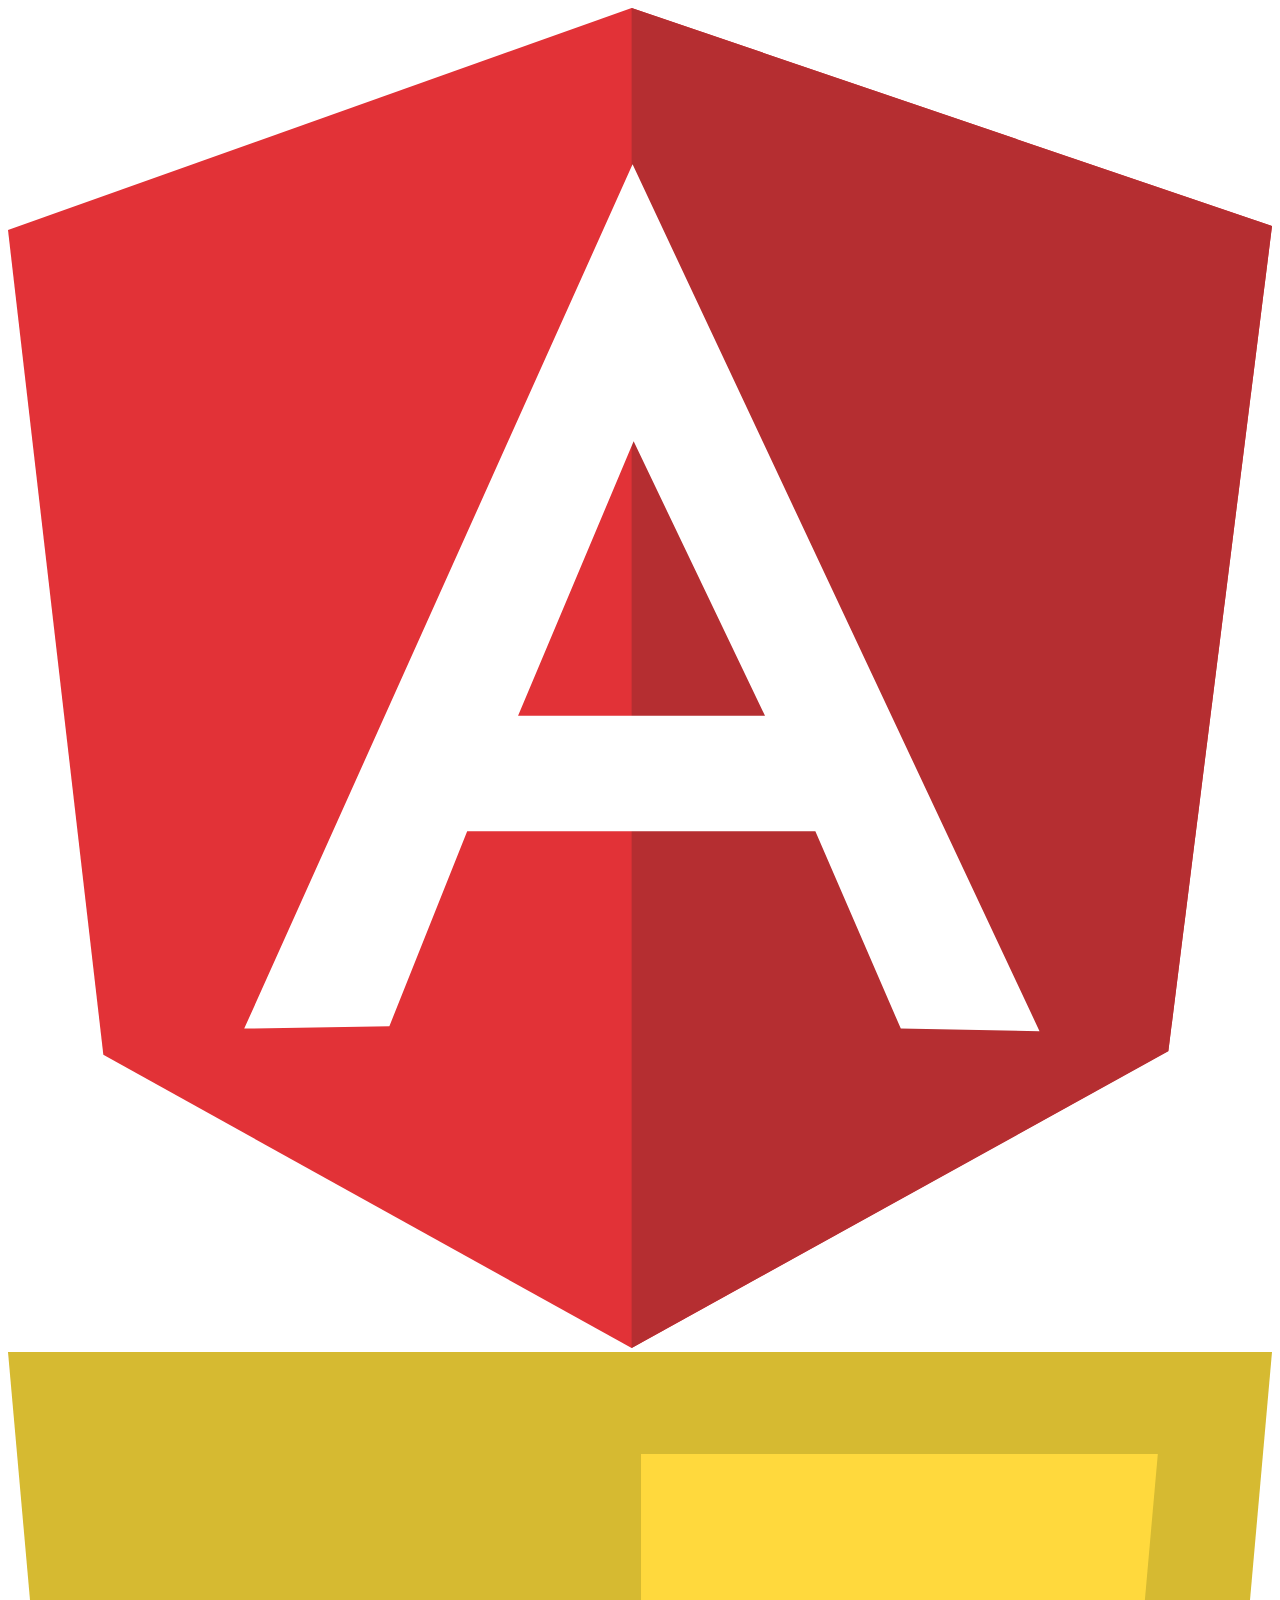
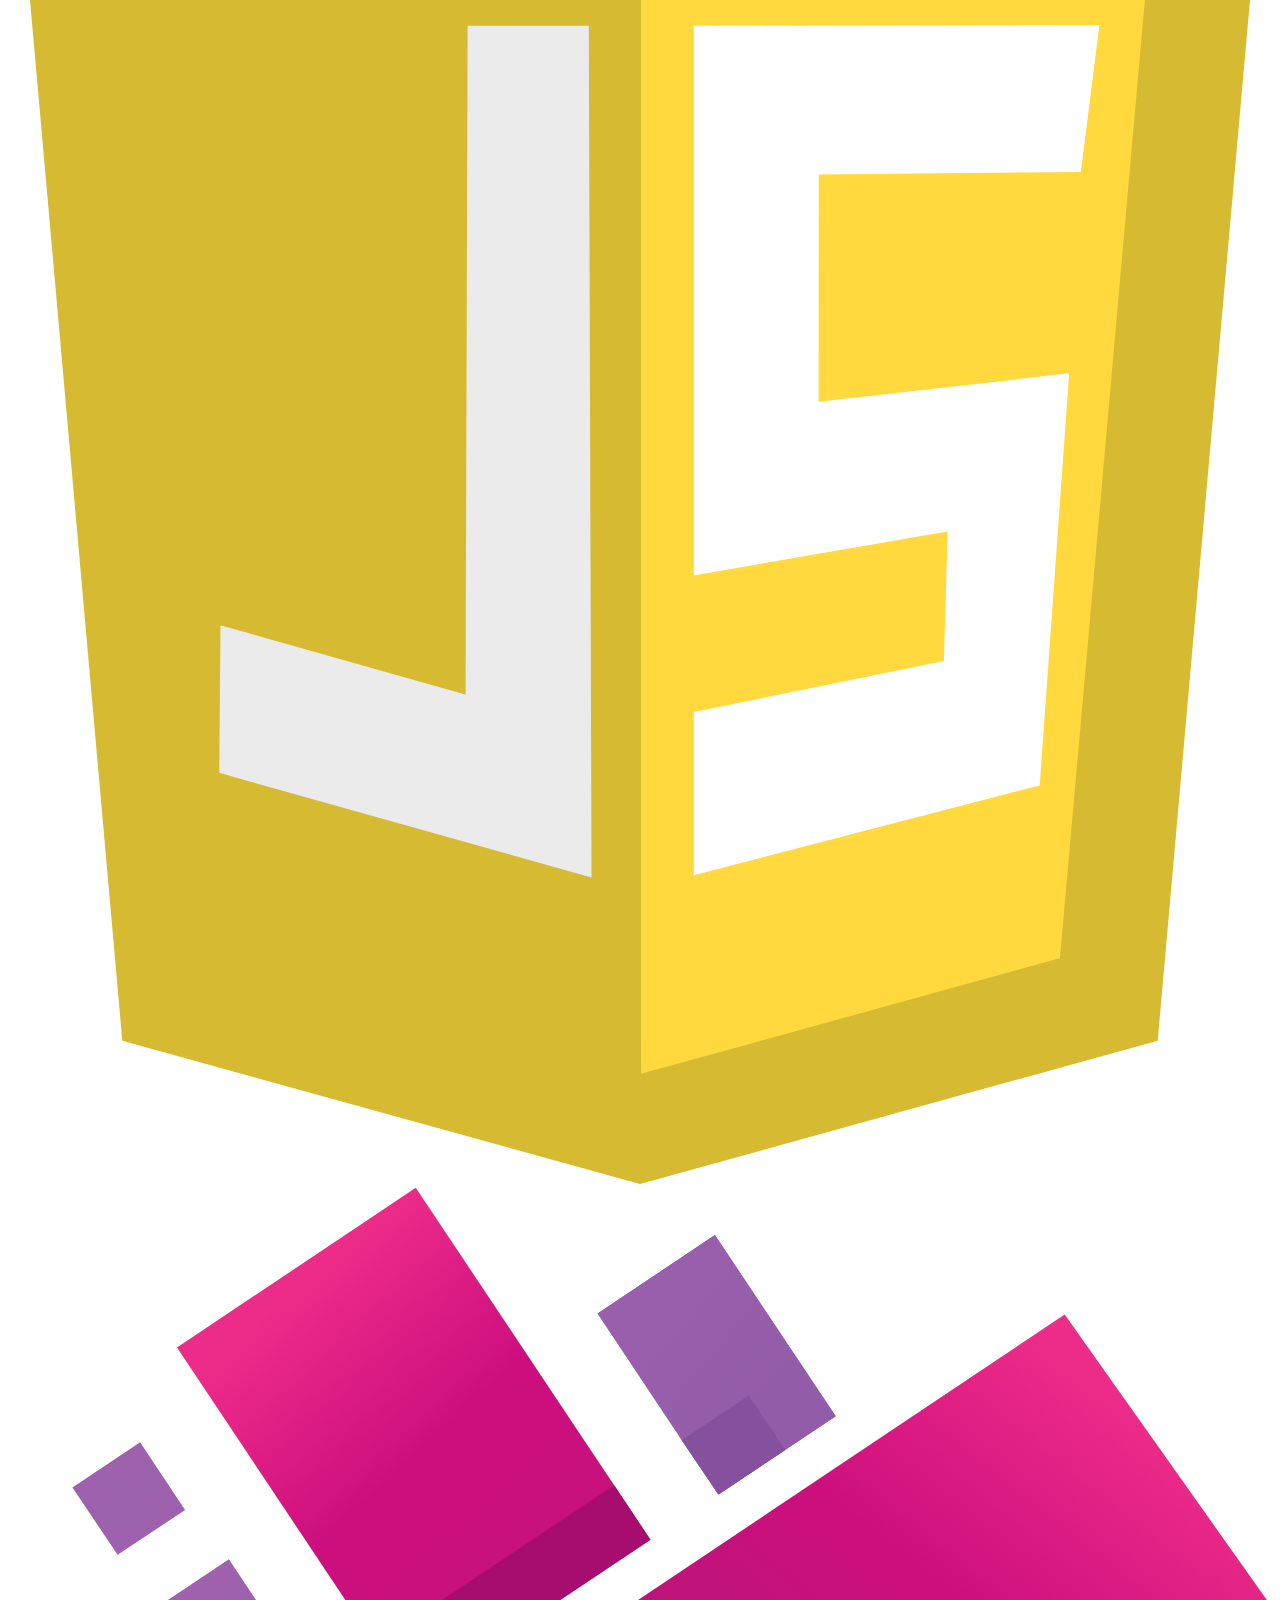
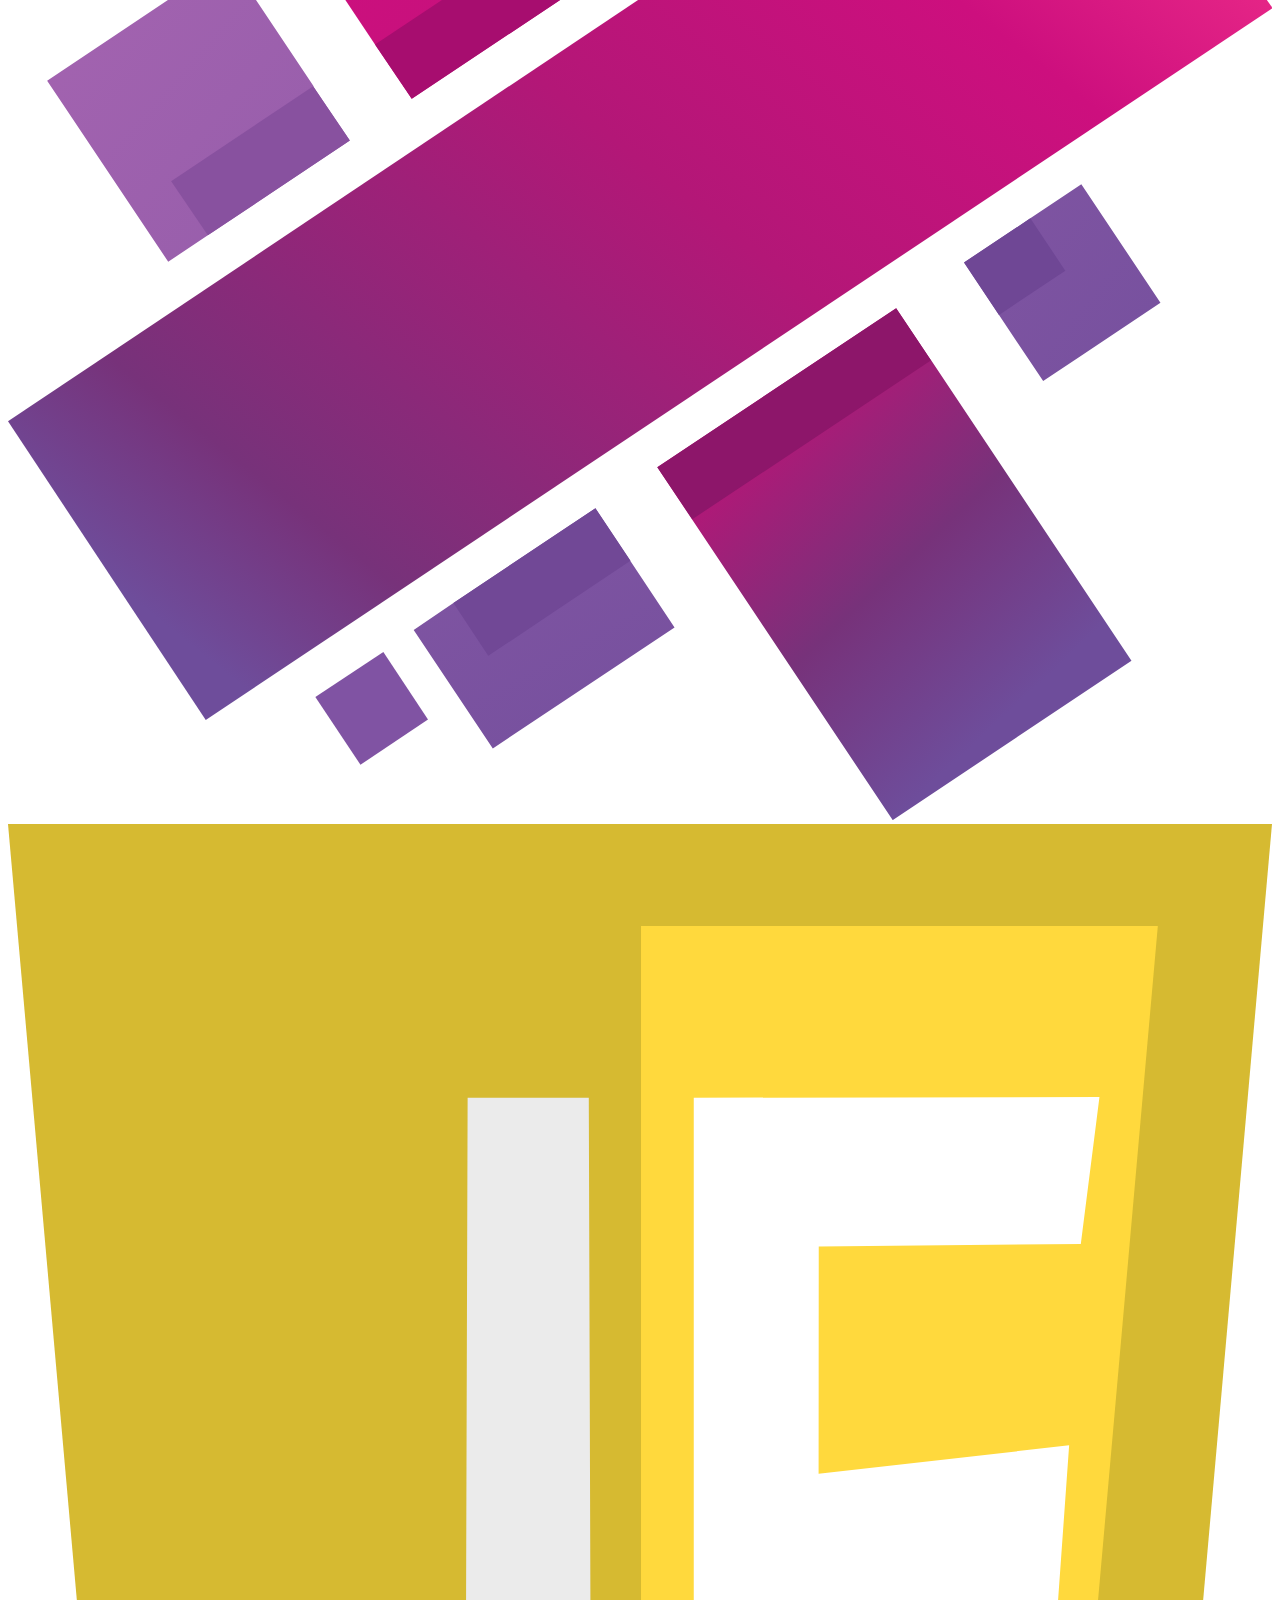
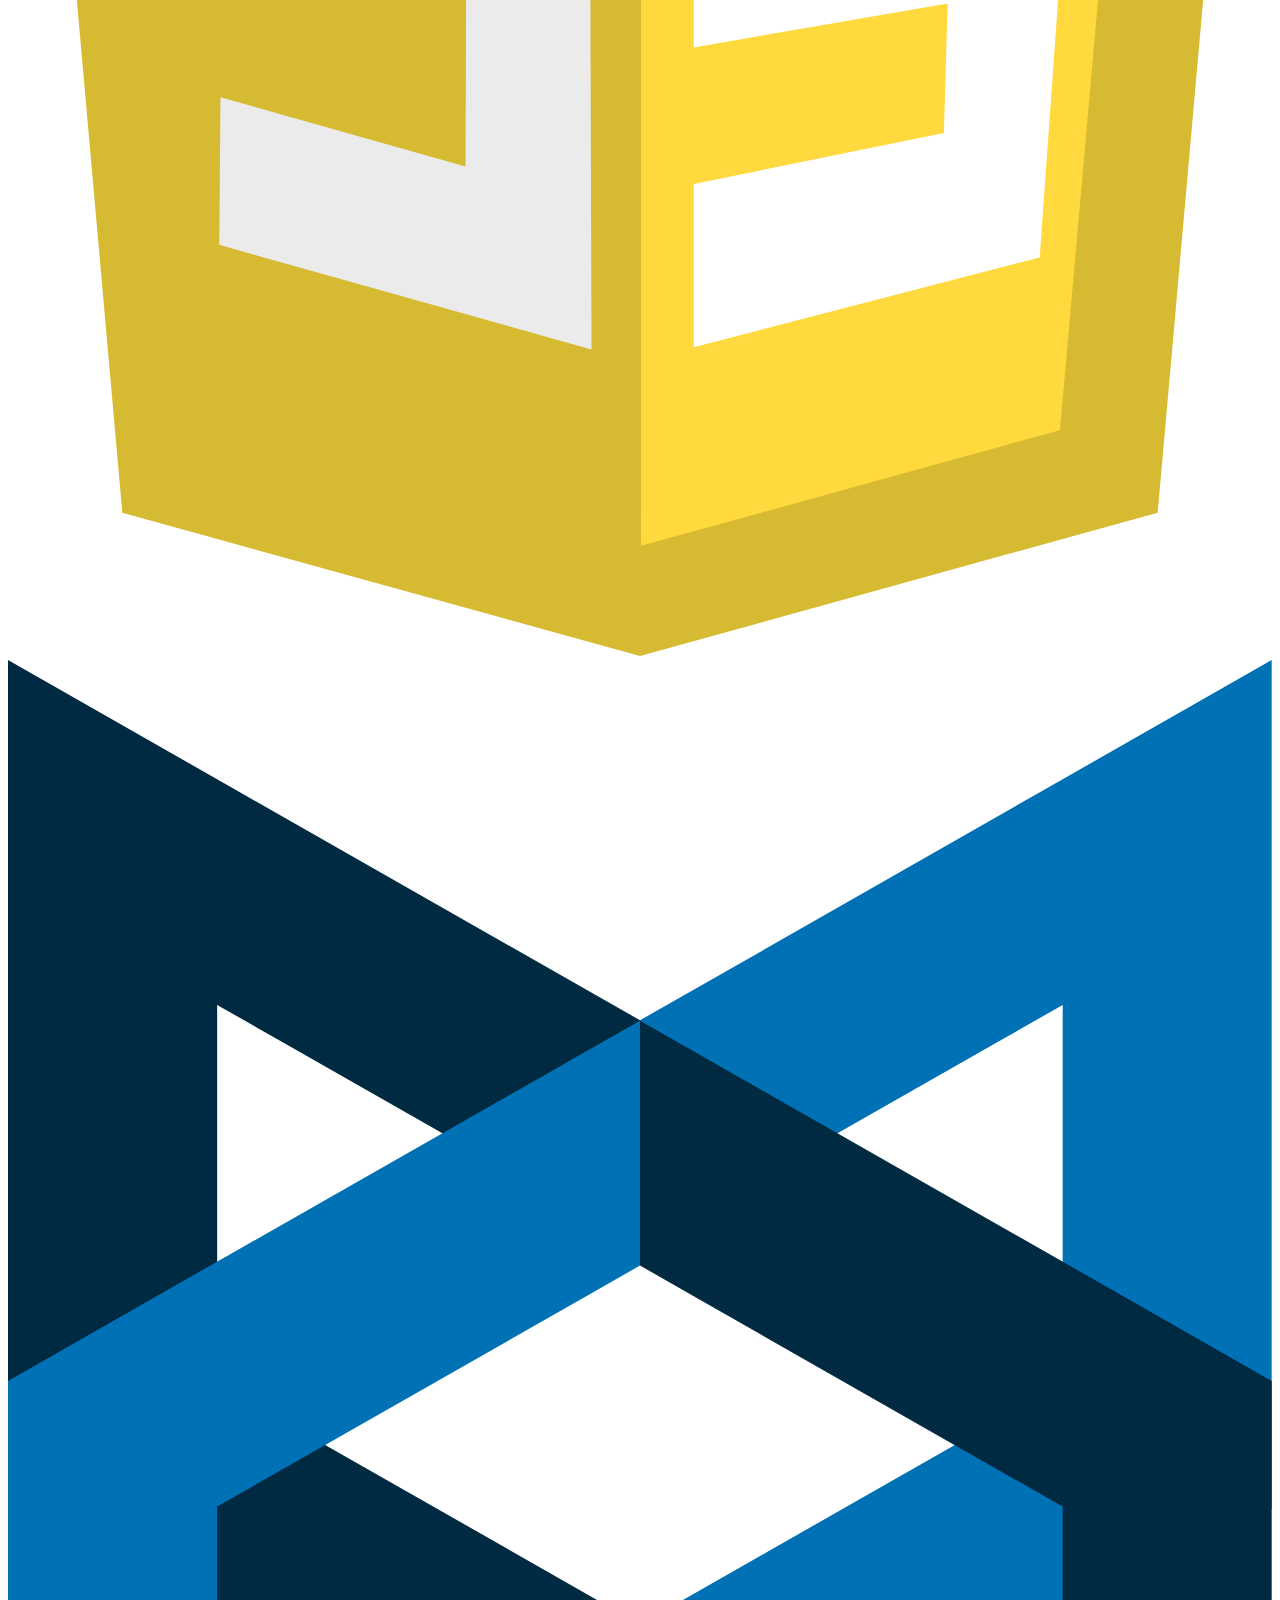
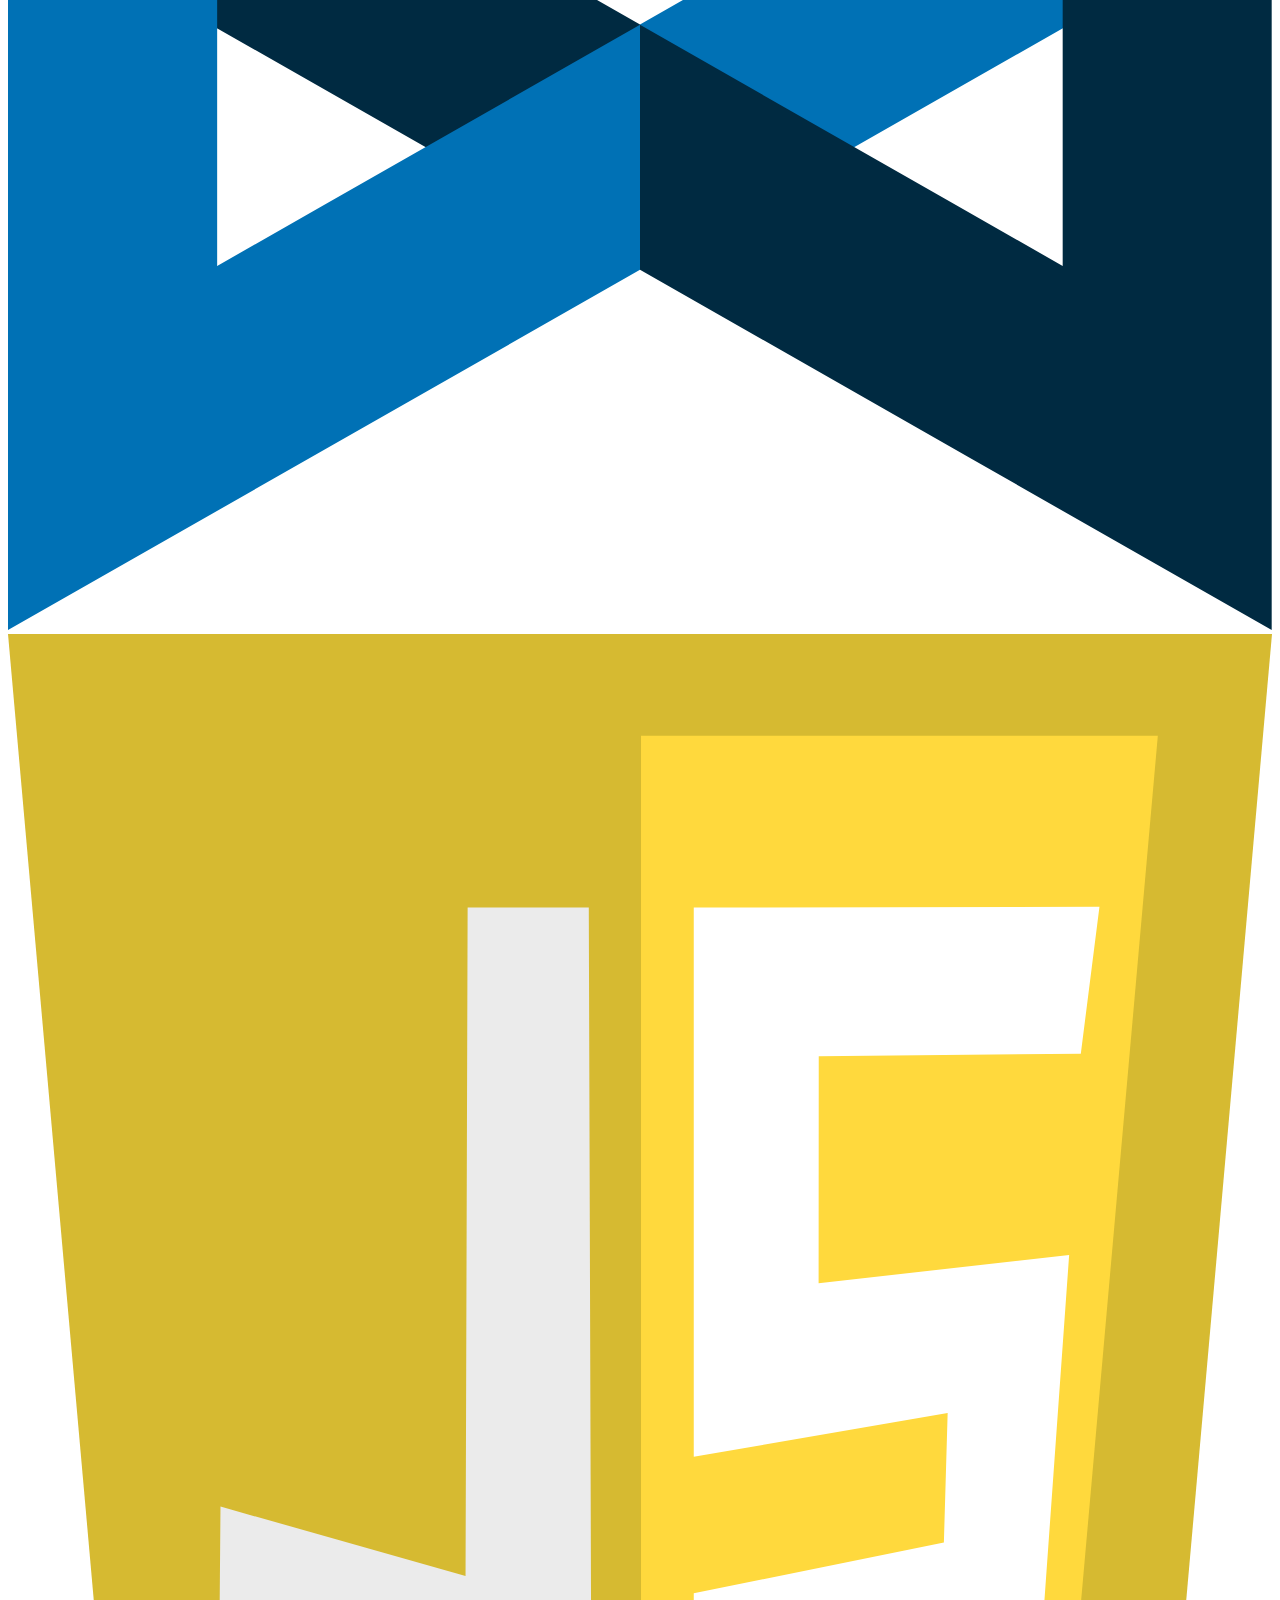
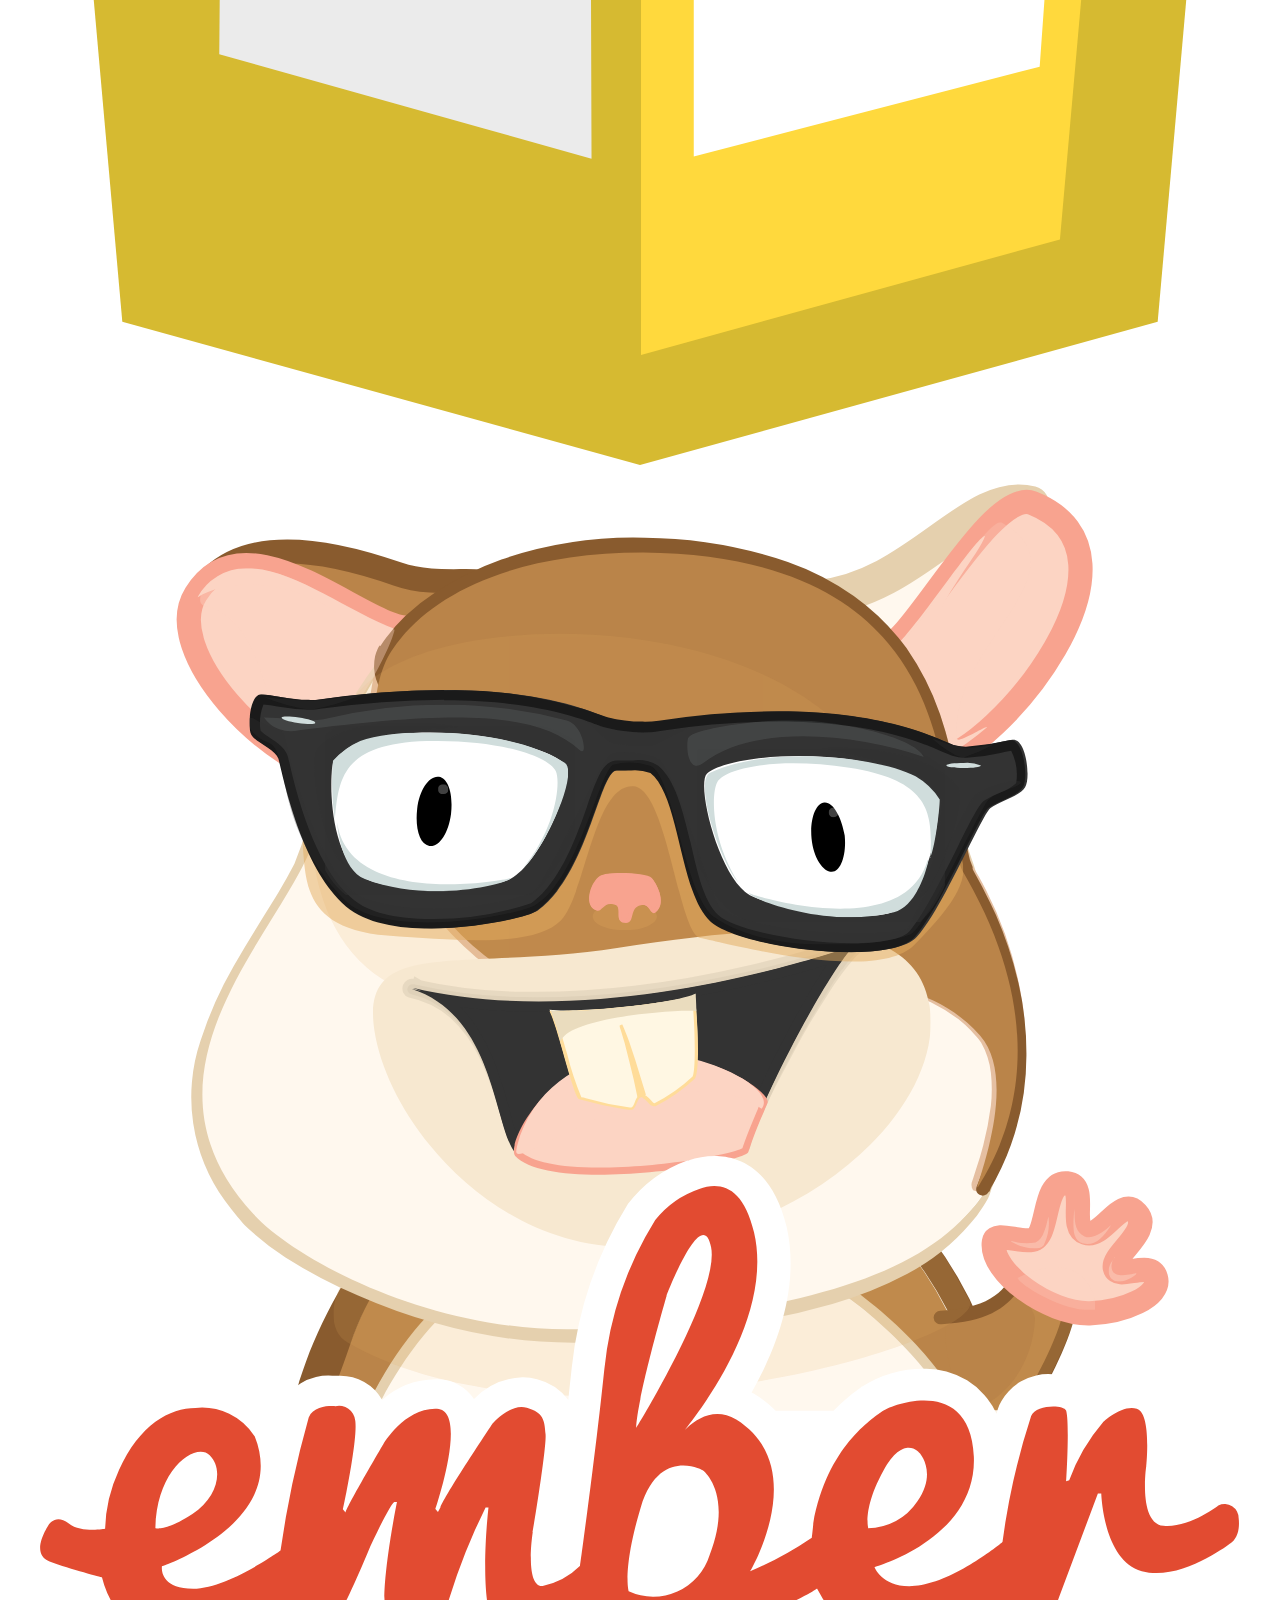
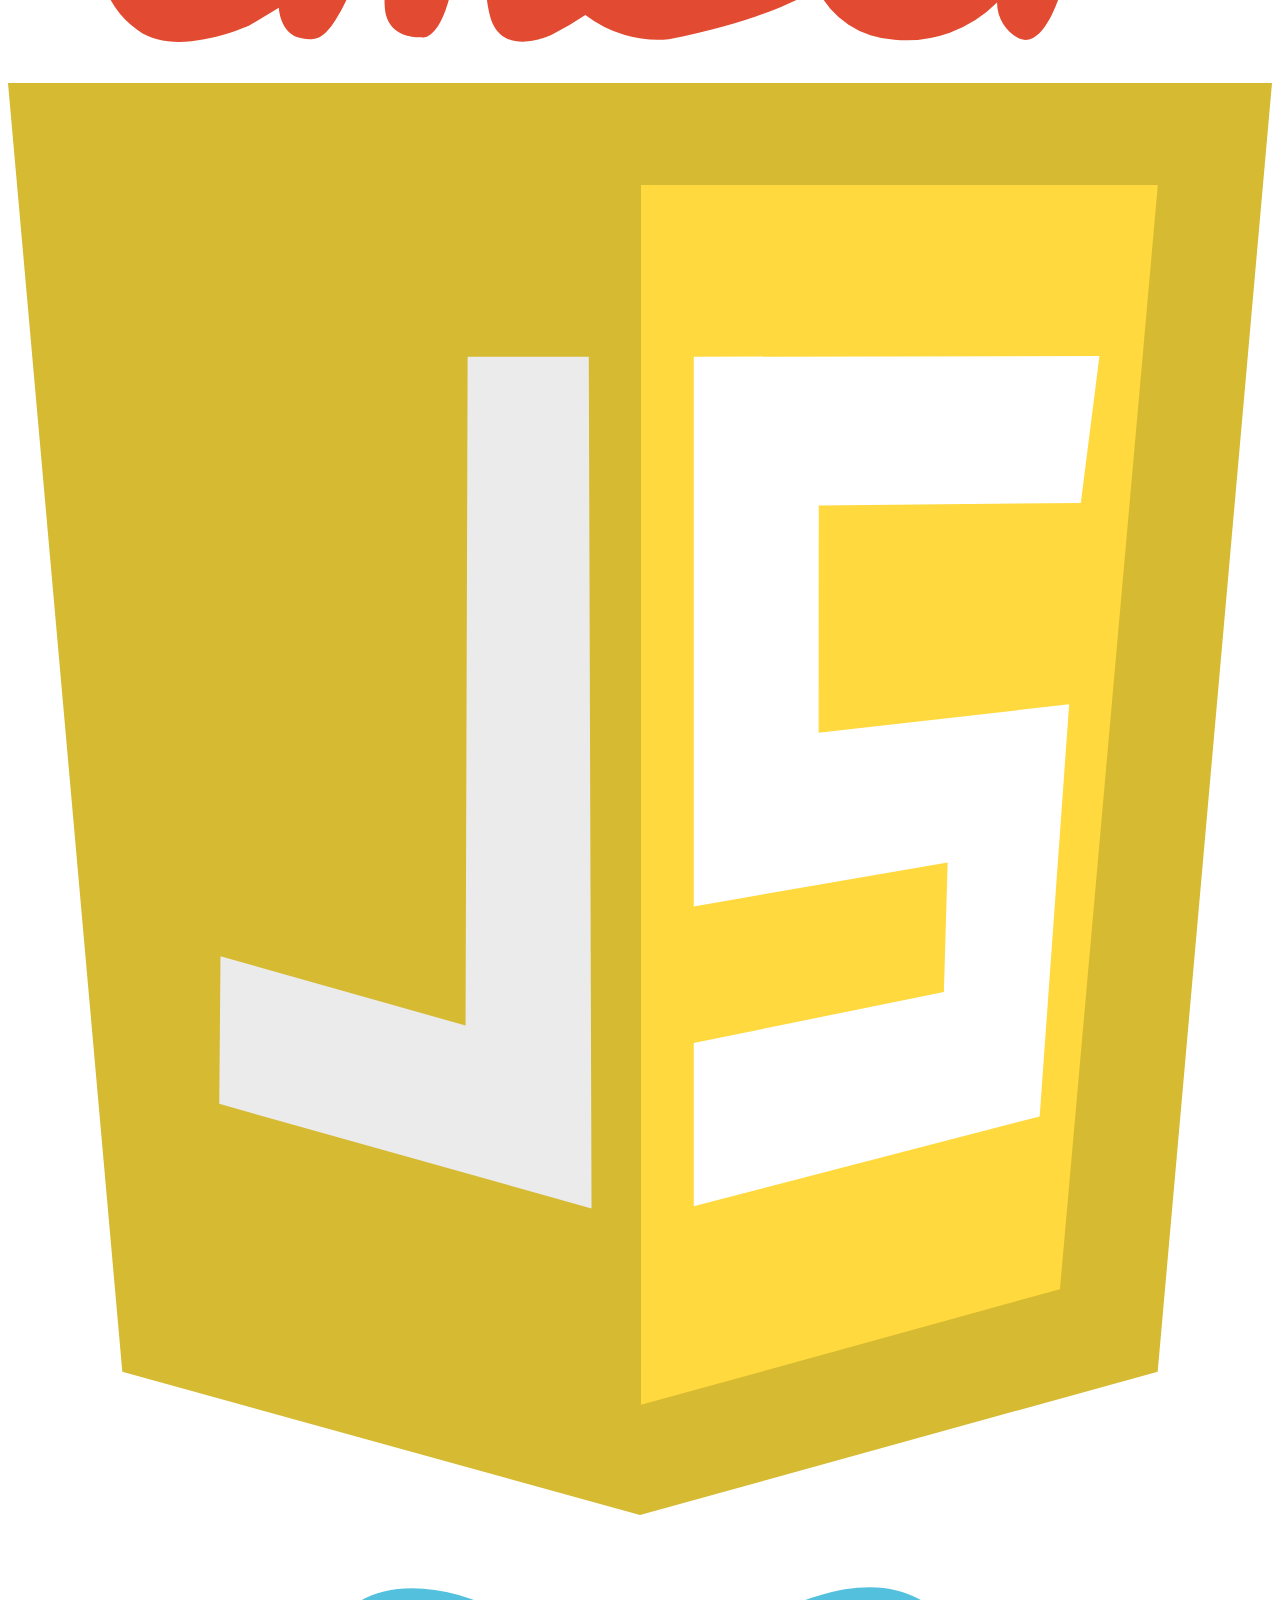
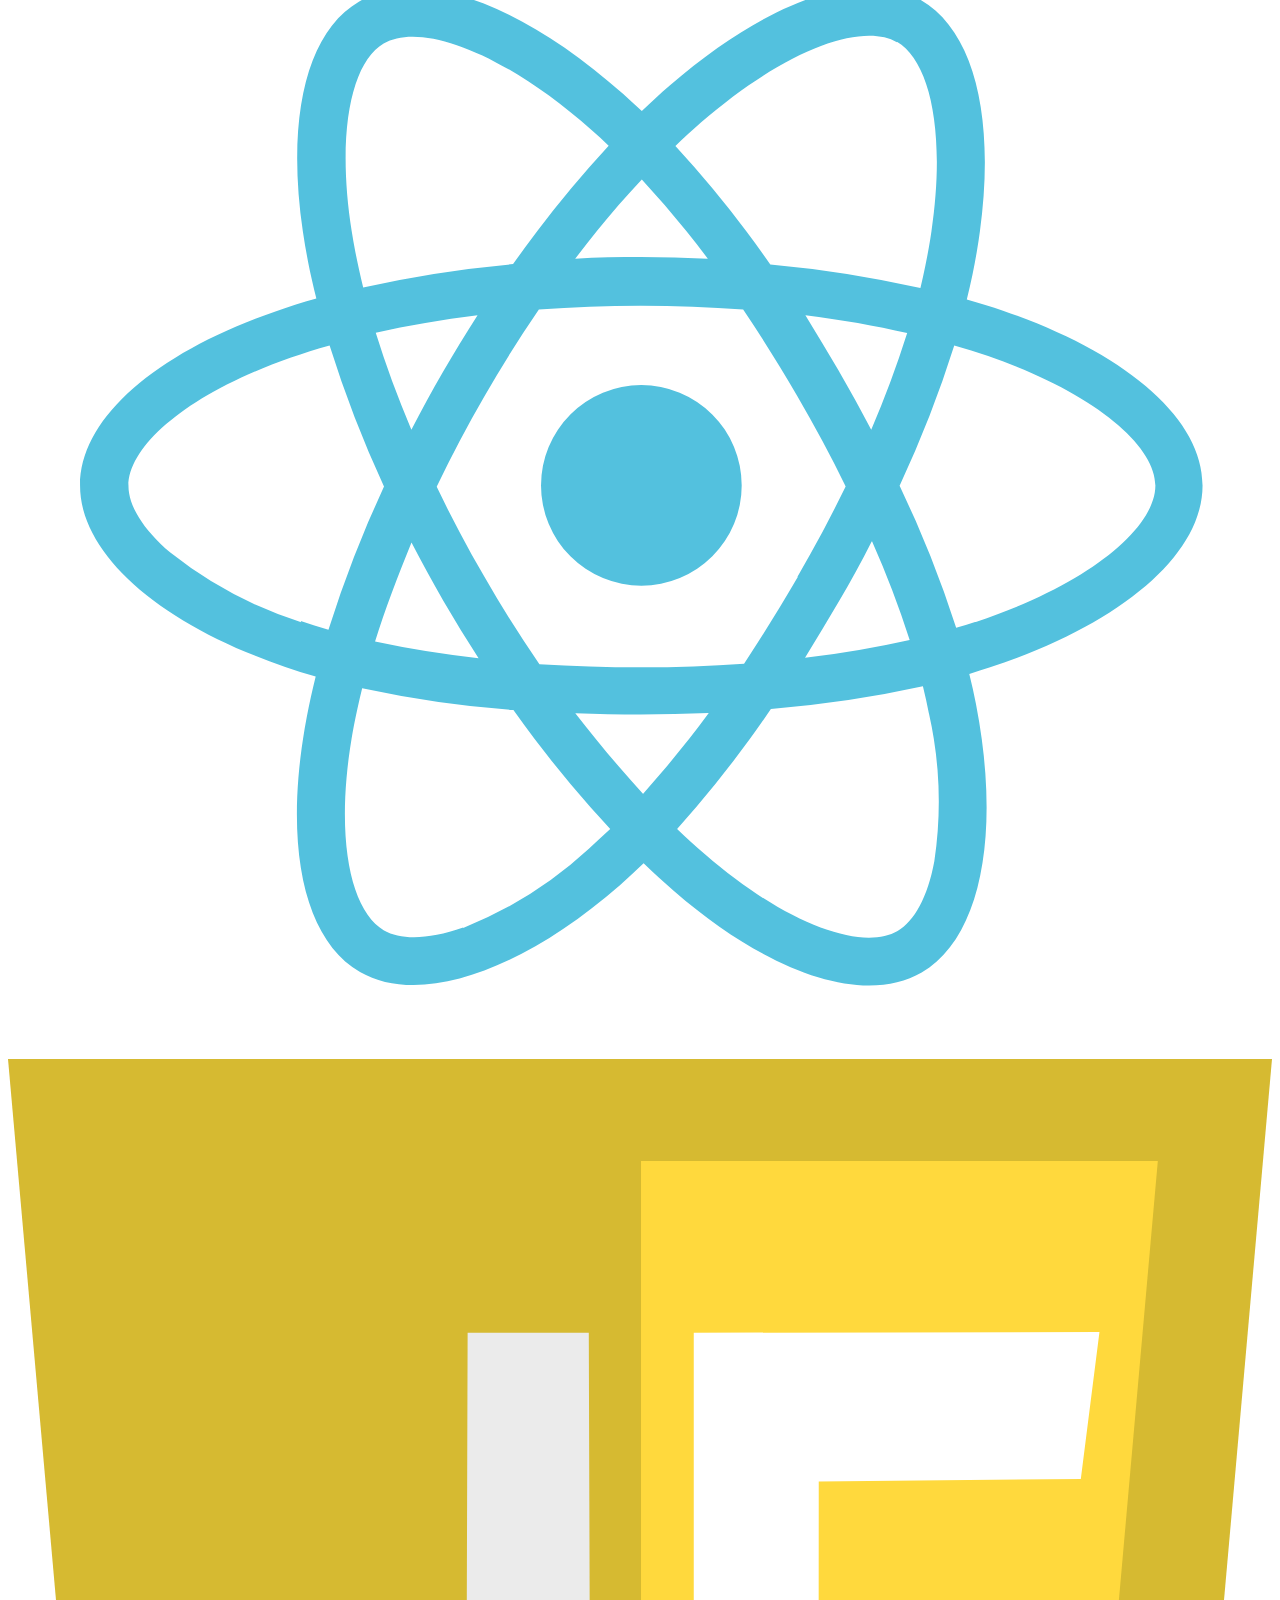
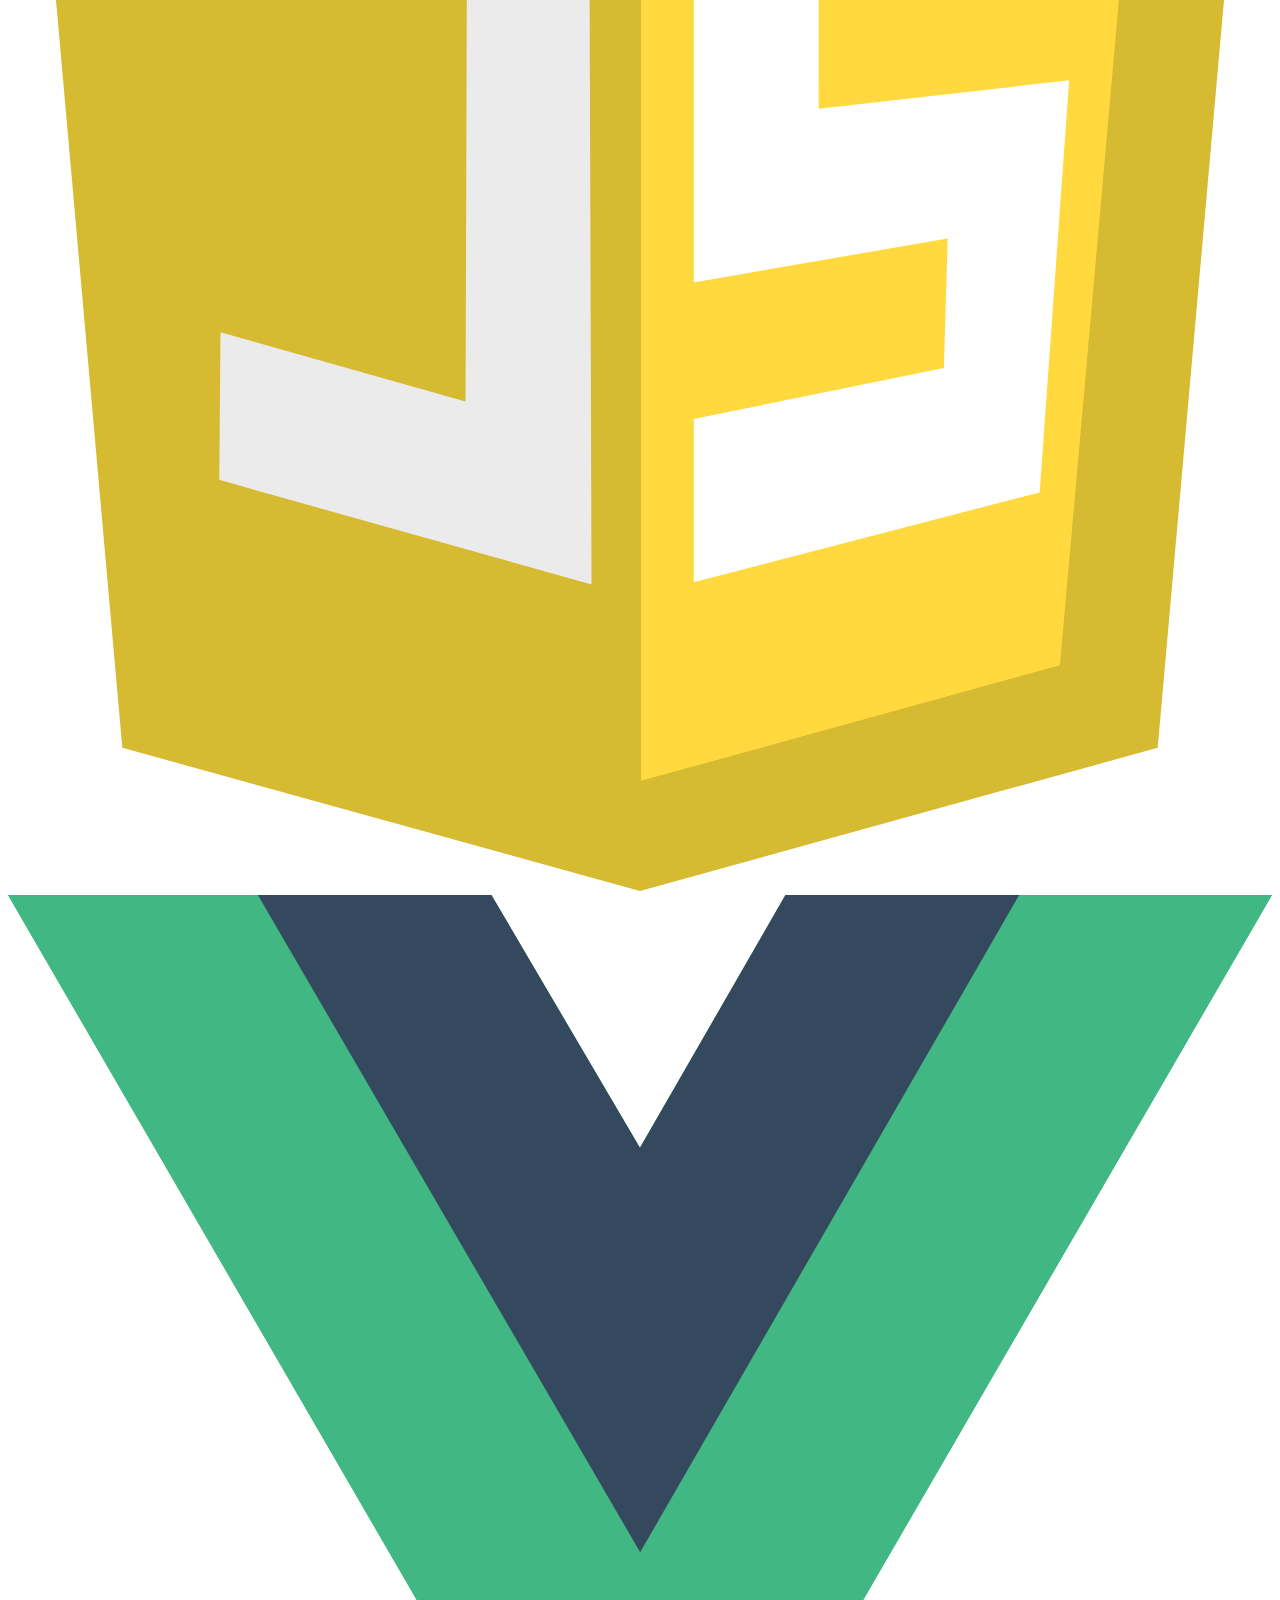
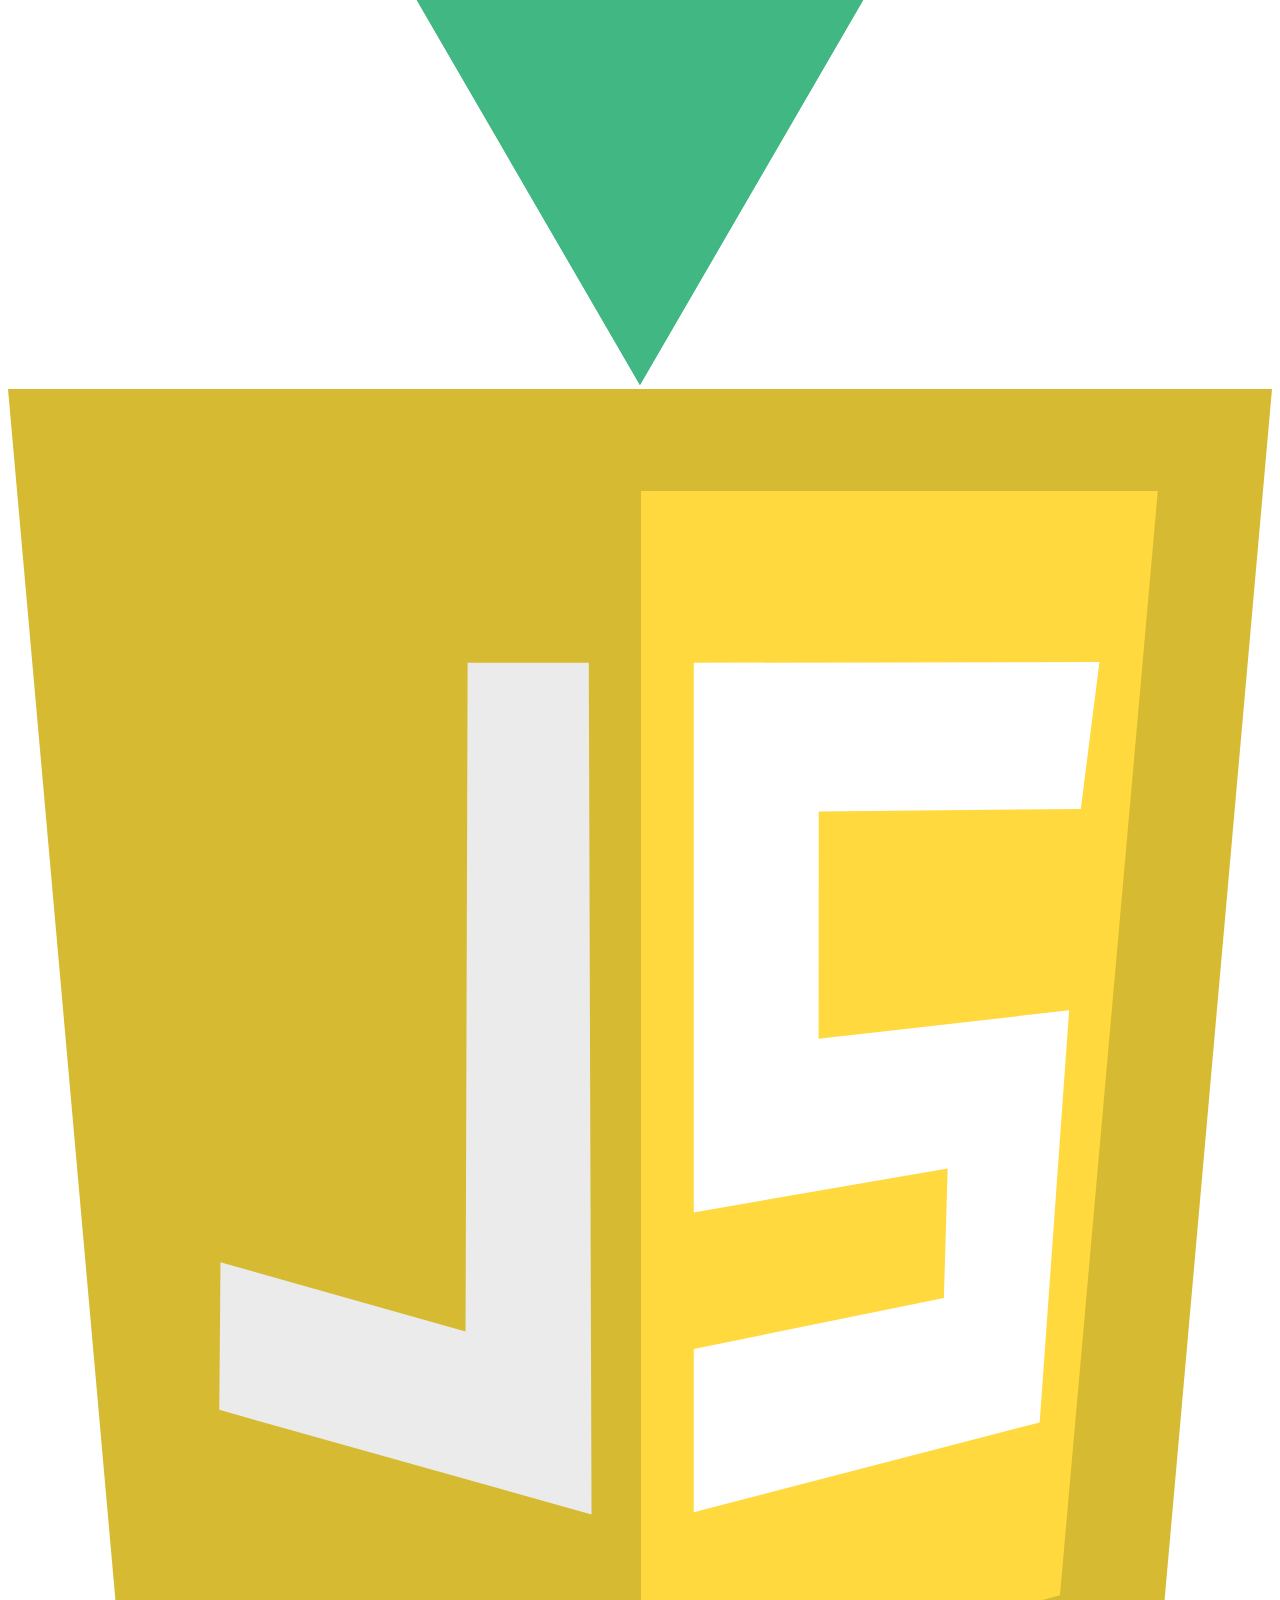
==== jogo_da_memoria/index.html @ fd0f8e70 "jogo_da_memoria" ====
<!DOCTYPE html>
<html lang="pt-BR">
<head>
    <meta charset="UTF-8">
    <meta http-equiv="X-UA-Compatible" content="IE=edge">
    <meta name="viewport" content="width=device-width, initial-scale=1.0">
    <title>Jogo da Memoria!</title>
    <link rel="stylesheet" href="/css/style.css">
</head>
<body>
    <div id="cardbord"></div>
    <script src="js/script.js"></script>
    
</body>
</html>
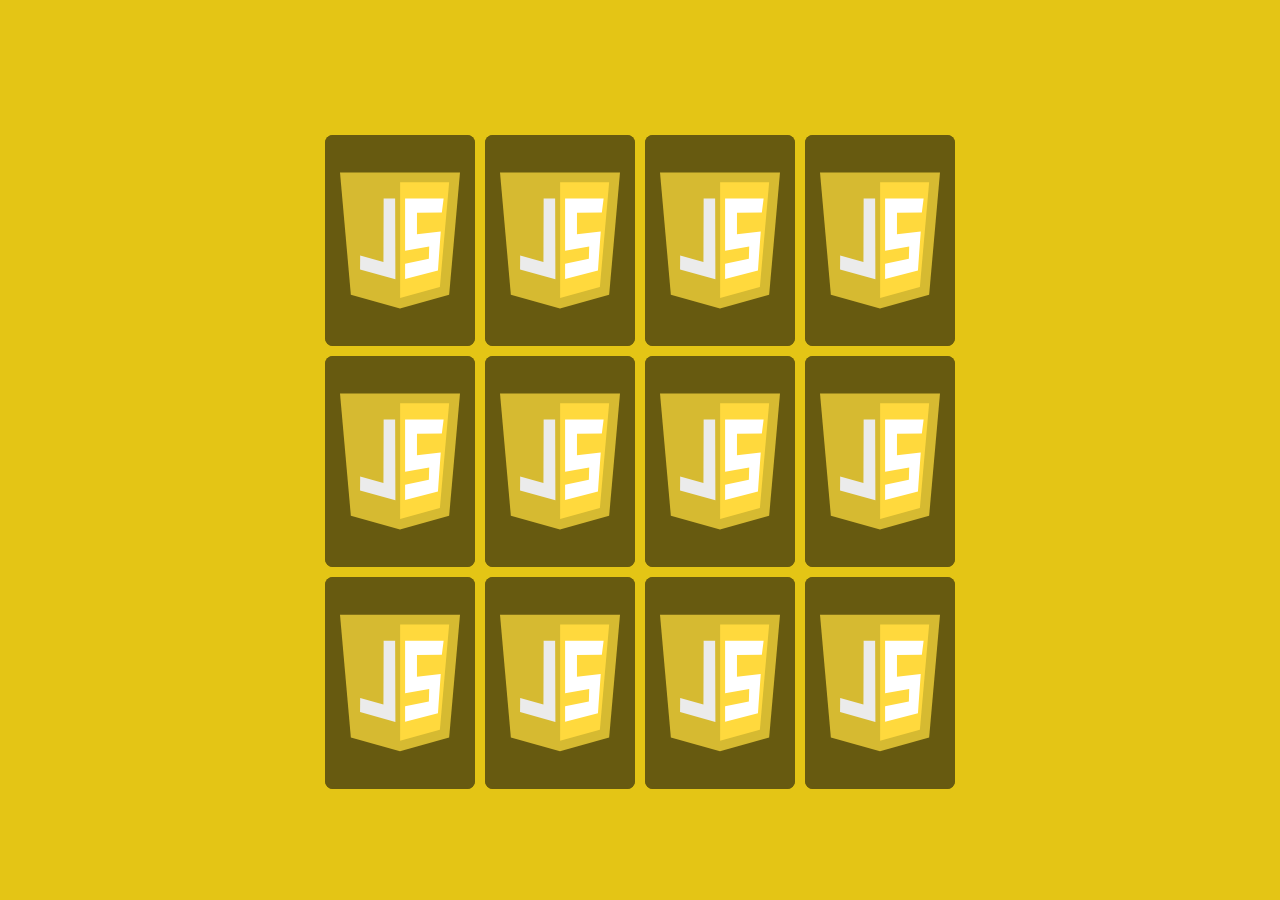
==== commit 3fd145c4: "cards" ====
--- a/jogo_da_memoria/index.html
+++ b/jogo_da_memoria/index.html
@@ -5,7 +5,7 @@
     <meta http-equiv="X-UA-Compatible" content="IE=edge">
     <meta name="viewport" content="width=device-width, initial-scale=1.0">
     <title>Jogo da Memoria!</title>
-    <link rel="stylesheet" href="/css/style.css">
+    <link rel="stylesheet" href="css/style.css">
 </head>
 <body>
     <div id="cardbord"></div>
--- a/jogo_da_memoria/css/style.css
+++ b/jogo_da_memoria/css/style.css
@@ -0,0 +1,51 @@
+* {
+    margin: 0;
+    padding: 0;
+    box-sizing: border-box;
+}
+
+body {
+    height: 100vh;
+    display: flex;
+    background: #e4c515;
+}
+
+#cardbord {
+    width: 640px;
+    height: 640px;
+    margin: auto;
+    display: flex;
+    flex-wrap: wrap;
+}
+
+.memory-card {
+    width: calc(25% - 10px);
+    height: 33%;
+    margin: 5px;
+    transform-style: preserve-3d;
+    transition: 0.5s;
+    position: relative;
+    
+}
+
+.memory-card:active{
+    transform: scale(0.97);
+}
+
+.memory-card.flip{
+    transform: rotateY(180deg);
+}
+
+.back-face, .front-face {
+    border-radius: 8px;
+    width: 100%;
+    height: 100%;
+    padding: 15px;
+    background: #675a10;
+    position: absolute;
+}
+
+.front-face {
+    transform: rotateY(180deg);
+}
+
